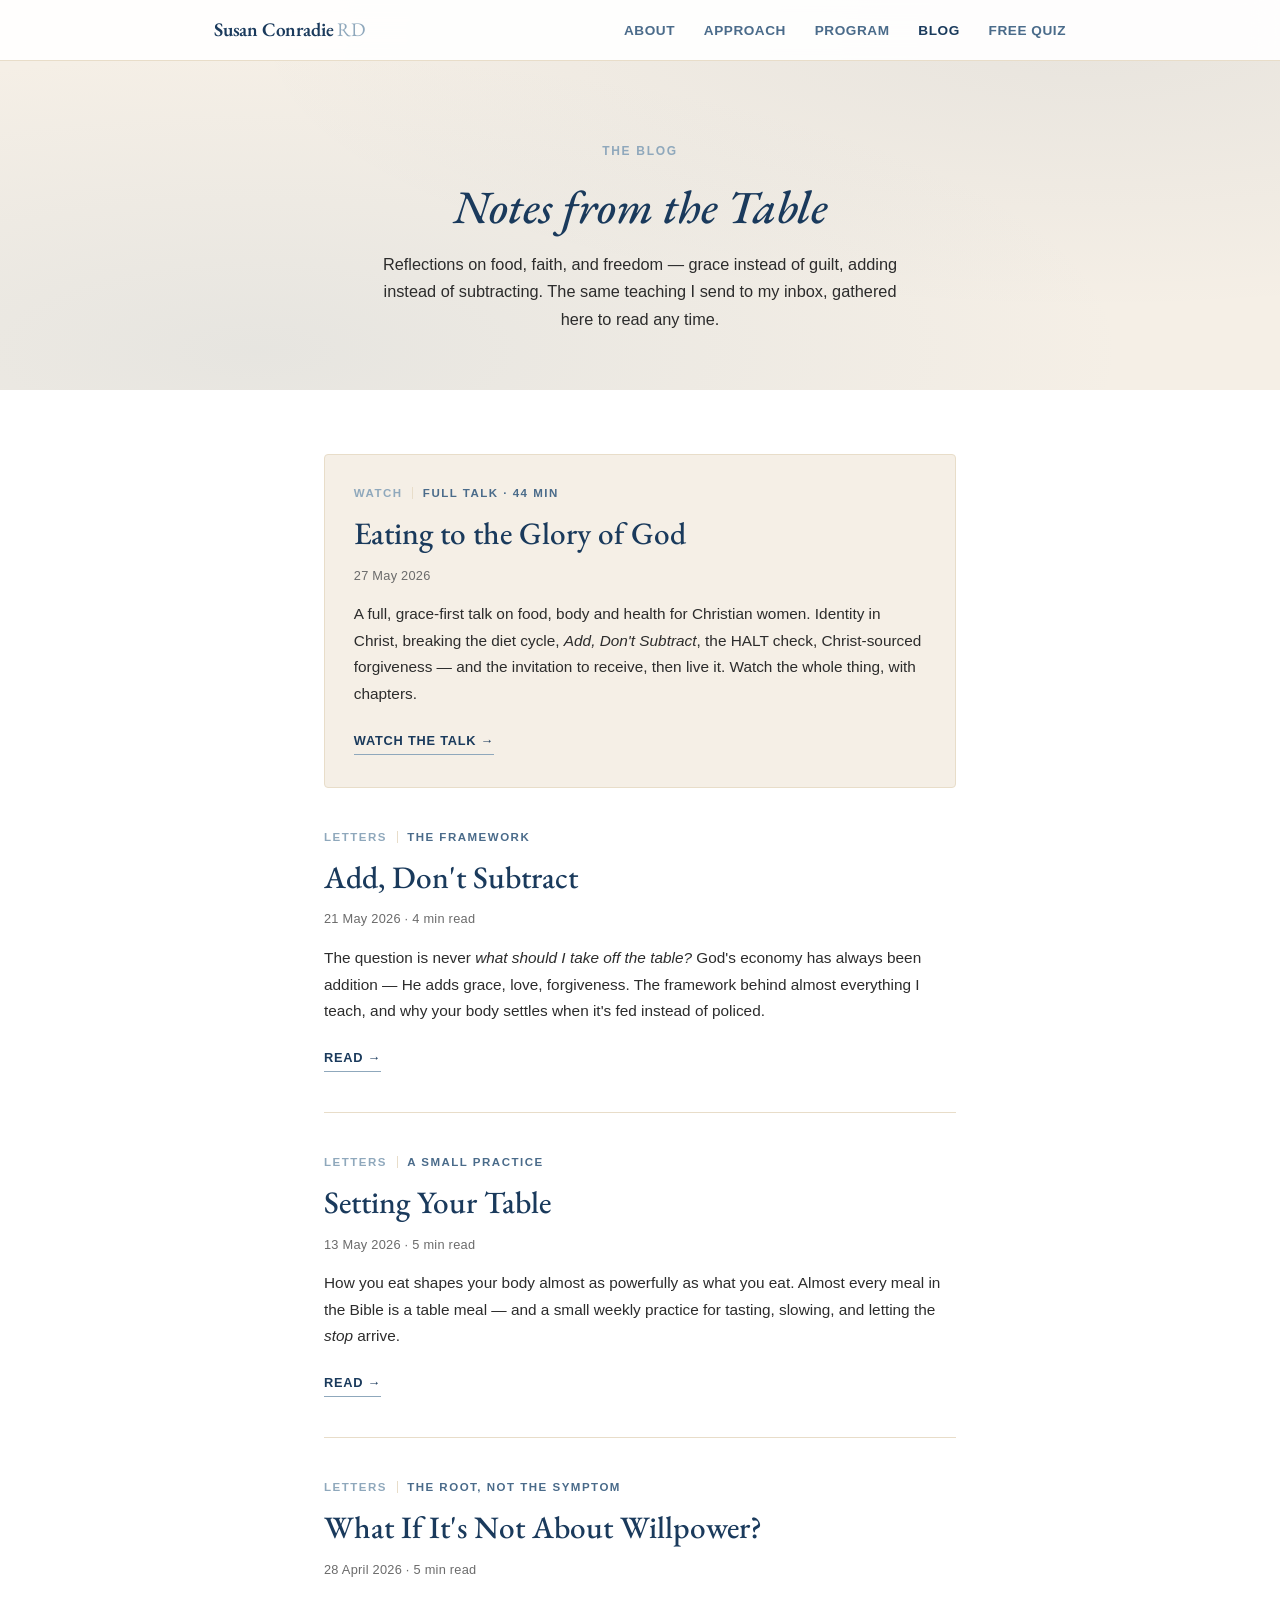
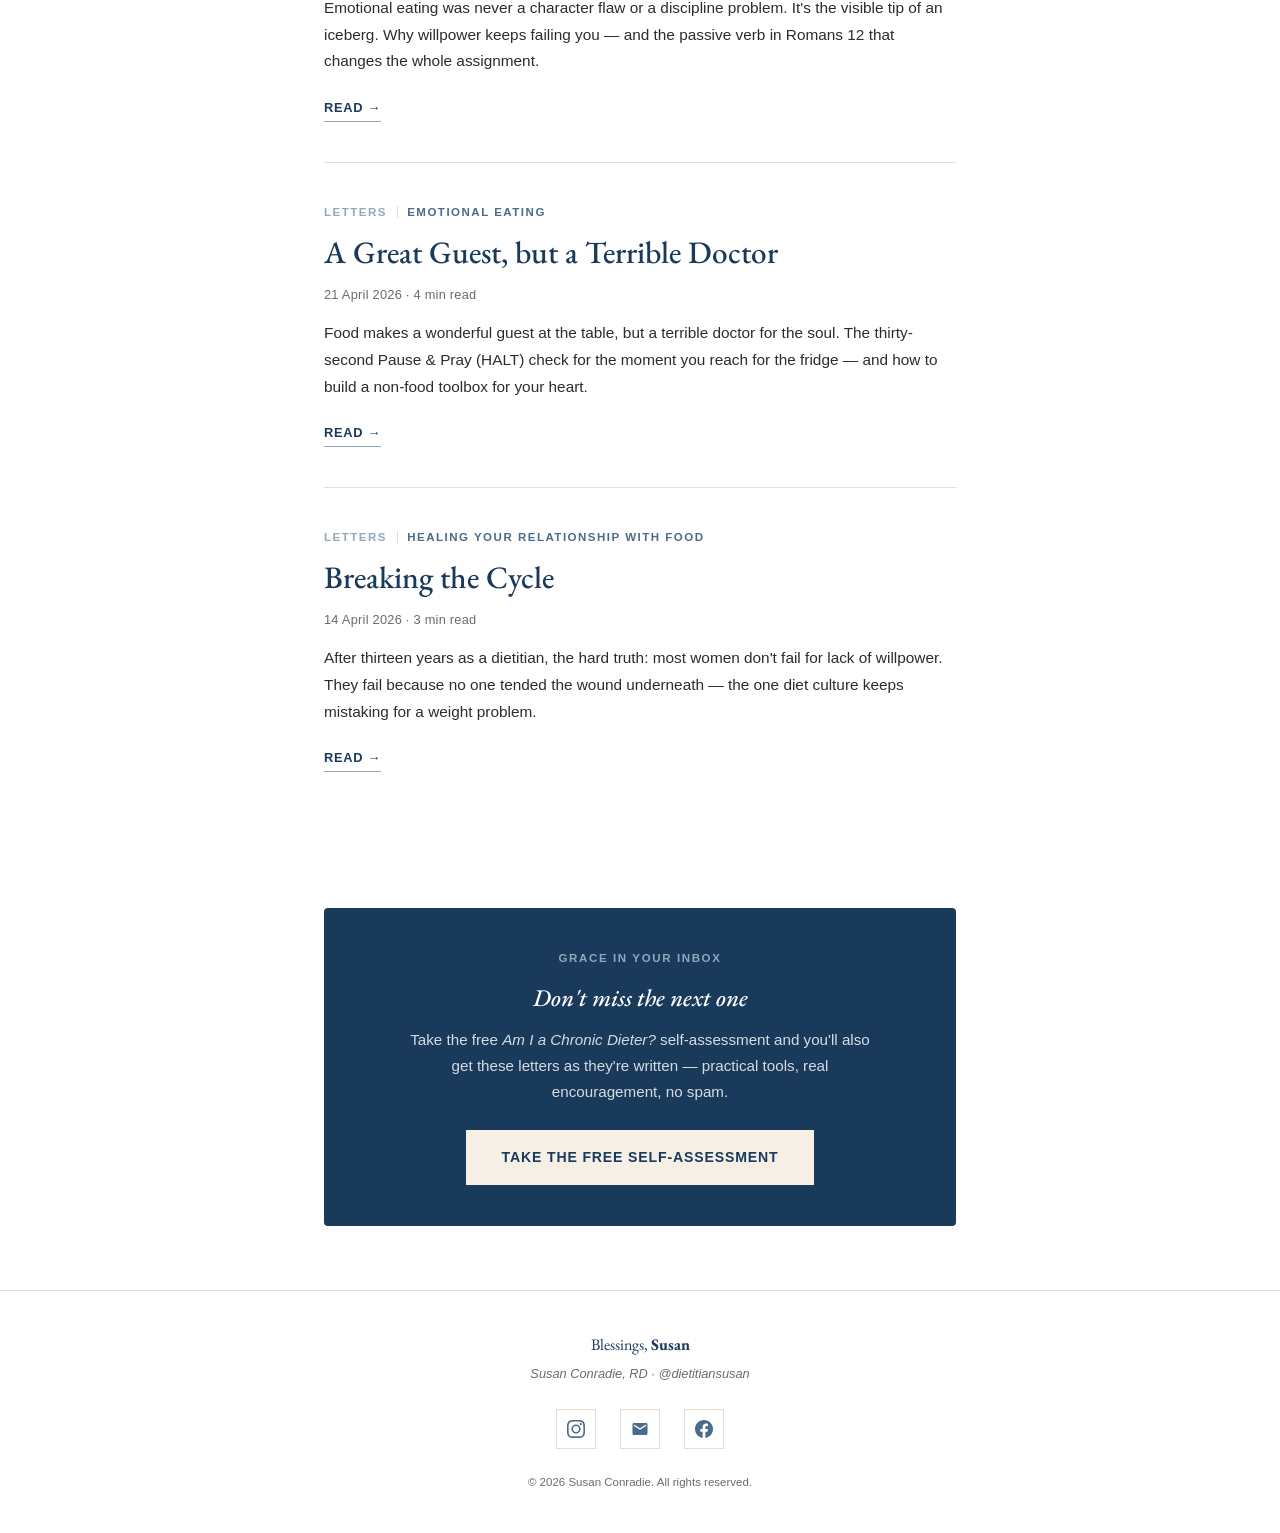
==== blog/index.html @ 01a33d27 "Add Notes from the Table blog section Add a blog built from the newsletters, reformatted as evergree" ====
<!DOCTYPE html>
<html lang="en">
<head>
  <meta charset="UTF-8">
  <meta name="viewport" content="width=device-width, initial-scale=1.0">
  <meta name="description" content="Notes from the Table — reflections on food, faith and freedom from registered dietitian Susan Conradie. Grace, not guilt; adding, not subtracting.">
  <title>Notes from the Table — Blog | Susan Conradie, RD</title>
  <link rel="preconnect" href="https://fonts.googleapis.com">
  <link rel="preconnect" href="https://fonts.gstatic.com" crossorigin>
  <link href="https://fonts.googleapis.com/css2?family=EB+Garamond:ital,wght@0,400;0,500;0,600;0,700;1,400;1,500;1,600;1,700&display=swap" rel="stylesheet">
  <link rel="stylesheet" href="blog.css">
</head>
<body>

  <nav class="site-nav" aria-label="Main">
    <div class="site-nav__inner">
      <a href="/" class="site-nav__brand">Susan Conradie <span>RD</span></a>
      <ul class="site-nav__links">
        <li><a href="/#about">About</a></li>
        <li><a href="/#approach">Approach</a></li>
        <li><a href="/#program">Program</a></li>
        <li><a href="/blog/" aria-current="page">Blog</a></li>
        <li><a href="/#signup">Free Quiz</a></li>
      </ul>
    </div>
  </nav>

  <header class="page-head">
    <div class="page-head__inner">
      <div class="page-head__eyebrow">The Blog</div>
      <h1>Notes from the Table</h1>
      <p class="page-head__sub">
        Reflections on food, faith, and freedom — grace instead of guilt, adding instead of
        subtracting. The same teaching I send to my inbox, gathered here to read any time.
      </p>
    </div>
  </header>

  <main class="posts">

    <!-- Featured: video talk -->
    <article class="post-card post-card--featured">
      <div class="post-card__label">Watch<span class="post-card__type">Full talk &middot; 44 min</span></div>
      <h2><a href="eating-to-the-glory-of-god.html">Eating to the Glory of God</a></h2>
      <p class="post-card__meta">27 May 2026</p>
      <p class="post-card__excerpt">
        A full, grace-first talk on food, body and health for Christian women. Identity in
        Christ, breaking the diet cycle, <em>Add, Don't Subtract</em>, the HALT check,
        Christ-sourced forgiveness — and the invitation to receive, then live it. Watch the
        whole thing, with chapters.
      </p>
      <a class="post-card__more" href="eating-to-the-glory-of-god.html">Watch the talk &rarr;</a>
    </article>

    <article class="post-card">
      <div class="post-card__label">Letters<span class="post-card__type">The framework</span></div>
      <h2><a href="add-dont-subtract.html">Add, Don't Subtract</a></h2>
      <p class="post-card__meta">21 May 2026 &middot; 4 min read</p>
      <p class="post-card__excerpt">
        The question is never <em>what should I take off the table?</em> God's economy has
        always been addition — He adds grace, love, forgiveness. The framework behind almost
        everything I teach, and why your body settles when it's fed instead of policed.
      </p>
      <a class="post-card__more" href="add-dont-subtract.html">Read &rarr;</a>
    </article>

    <article class="post-card">
      <div class="post-card__label">Letters<span class="post-card__type">A small practice</span></div>
      <h2><a href="setting-your-table.html">Setting Your Table</a></h2>
      <p class="post-card__meta">13 May 2026 &middot; 5 min read</p>
      <p class="post-card__excerpt">
        How you eat shapes your body almost as powerfully as what you eat. Almost every meal in
        the Bible is a table meal — and a small weekly practice for tasting, slowing, and
        letting the <em>stop</em> arrive.
      </p>
      <a class="post-card__more" href="setting-your-table.html">Read &rarr;</a>
    </article>

    <article class="post-card">
      <div class="post-card__label">Letters<span class="post-card__type">The root, not the symptom</span></div>
      <h2><a href="not-about-willpower.html">What If It's Not About Willpower?</a></h2>
      <p class="post-card__meta">28 April 2026 &middot; 5 min read</p>
      <p class="post-card__excerpt">
        Emotional eating was never a character flaw or a discipline problem. It's the visible
        tip of an iceberg. Why willpower keeps failing you — and the passive verb in Romans 12
        that changes the whole assignment.
      </p>
      <a class="post-card__more" href="not-about-willpower.html">Read &rarr;</a>
    </article>

    <article class="post-card">
      <div class="post-card__label">Letters<span class="post-card__type">Emotional eating</span></div>
      <h2><a href="a-great-guest-but-a-terrible-doctor.html">A Great Guest, but a Terrible Doctor</a></h2>
      <p class="post-card__meta">21 April 2026 &middot; 4 min read</p>
      <p class="post-card__excerpt">
        Food makes a wonderful guest at the table, but a terrible doctor for the soul. The
        thirty-second Pause &amp; Pray (HALT) check for the moment you reach for the fridge — and
        how to build a non-food toolbox for your heart.
      </p>
      <a class="post-card__more" href="a-great-guest-but-a-terrible-doctor.html">Read &rarr;</a>
    </article>

    <article class="post-card">
      <div class="post-card__label">Letters<span class="post-card__type">Healing your relationship with food</span></div>
      <h2><a href="breaking-the-cycle.html">Breaking the Cycle</a></h2>
      <p class="post-card__meta">14 April 2026 &middot; 3 min read</p>
      <p class="post-card__excerpt">
        After thirteen years as a dietitian, the hard truth: most women don't fail for lack of
        willpower. They fail because no one tended the wound underneath — the one diet culture
        keeps mistaking for a weight problem.
      </p>
      <a class="post-card__more" href="breaking-the-cycle.html">Read &rarr;</a>
    </article>

  </main>

  <section class="post-cta">
    <div class="post-cta__inner">
      <div class="post-cta__eyebrow">Grace in your inbox</div>
      <h2>Don't miss the next one</h2>
      <p>
        Take the free <em>Am I a Chronic Dieter?</em> self-assessment and you'll also get these
        letters as they're written — practical tools, real encouragement, no spam.
      </p>
      <a href="/#signup" class="post-cta__btn">Take the Free Self-Assessment</a>
    </div>
  </section>

  <footer class="site-footer">
    <div class="container">
      <p class="site-footer__sig">Blessings, <strong>Susan</strong></p>
      <p class="site-footer__role">Susan Conradie, RD &middot; @dietitiansusan</p>
      <div class="site-footer__social">
        <a href="https://www.instagram.com/dietitiansusan/" target="_blank" rel="noopener" aria-label="Follow on Instagram">
          <svg viewBox="0 0 24 24"><path d="M12 2.163c3.204 0 3.584.012 4.85.07 3.252.148 4.771 1.691 4.919 4.919.058 1.265.069 1.645.069 4.849 0 3.205-.012 3.584-.069 4.849-.149 3.225-1.664 4.771-4.919 4.919-1.266.058-1.644.07-4.85.07-3.204 0-3.584-.012-4.849-.07-3.26-.149-4.771-1.699-4.919-4.92-.058-1.265-.07-1.644-.07-4.849 0-3.204.013-3.583.07-4.849.149-3.227 1.664-4.771 4.919-4.919 1.266-.057 1.645-.069 4.849-.069zM12 0C8.741 0 8.333.014 7.053.072 2.695.272.273 2.69.073 7.052.014 8.333 0 8.741 0 12c0 3.259.014 3.668.072 4.948.2 4.358 2.618 6.78 6.98 6.98C8.333 23.986 8.741 24 12 24c3.259 0 3.668-.014 4.948-.072 4.354-.2 6.782-2.618 6.979-6.98.059-1.28.073-1.689.073-4.948 0-3.259-.014-3.667-.072-4.947-.196-4.354-2.617-6.78-6.979-6.98C15.668.014 15.259 0 12 0zm0 5.838a6.162 6.162 0 100 12.324 6.162 6.162 0 000-12.324zM12 16a4 4 0 110-8 4 4 0 010 8zm6.406-11.845a1.44 1.44 0 100 2.881 1.44 1.44 0 000-2.881z"/></svg>
        </a>
        <a href="mailto:susan@healthybites.co.za" aria-label="Send email">
          <svg viewBox="0 0 24 24"><path d="M20 4H4c-1.1 0-2 .9-2 2v12c0 1.1.9 2 2 2h16c1.1 0 2-.9 2-2V6c0-1.1-.9-2-2-2zm0 4l-8 5-8-5V6l8 5 8-5v2z"/></svg>
        </a>
        <a href="https://www.facebook.com/healthybitesdietetics/" target="_blank" rel="noopener" aria-label="Follow on Facebook">
          <svg viewBox="0 0 24 24"><path d="M24 12.073c0-6.627-5.373-12-12-12s-12 5.373-12 12c0 5.99 4.388 10.954 10.125 11.854v-8.385H7.078v-3.47h3.047V9.43c0-3.007 1.792-4.669 4.533-4.669 1.312 0 2.686.235 2.686.235v2.953H15.83c-1.491 0-1.956.925-1.956 1.874v2.25h3.328l-.532 3.47h-2.796v8.385C19.612 23.027 24 18.062 24 12.073z"/></svg>
        </a>
      </div>
      <p class="site-footer__legal">&copy; 2026 Susan Conradie. All rights reserved.</p>
    </div>
  </footer>

  <script>
    const nav = document.querySelector('.site-nav');
    window.addEventListener('scroll', () => {
      nav.classList.toggle('scrolled', window.scrollY > 20);
    }, { passive: true });
  </script>

</body>
</html>
---- blog/blog.css ----
/* ════════════════════════════════════════════════════════════════
   Notes from the Table — blog stylesheet
   Shared across the blog index and all article pages.
   Mirrors the brand tokens & components from the homepage (index.html)
   so the blog reads as one site. Brand style guide v1.2.
   ════════════════════════════════════════════════════════════════ */

/* ── Reset ─────────────────────────────────────────────────── */
*, *::before, *::after { box-sizing: border-box; margin: 0; padding: 0; }

/* ── Brand tokens ──────────────────────────────────────────── */
:root {
  --navy:        #1A3A5C;
  --navy-light:  #4A6B8A;
  --accent-blue: #8FA8BC;
  --beige:       #F5EFE6;
  --beige-dark:  #E8DDC9;
  --body-text:   #2C2C2C;
  --muted:       #6B6B6B;
  --white:       #FFFFFF;
  --border:      #D8D0C2;

  --font-display: 'EB Garamond', Georgia, 'Times New Roman', serif;
  --font-body:    Arial, Helvetica, sans-serif;

  --article-width: 680px;
  --wide-width:    900px;
}

html { scroll-behavior: smooth; }

body {
  font-family: var(--font-body);
  font-size: 16px;
  line-height: 1.7;
  color: var(--body-text);
  background: var(--white);
  -webkit-font-smoothing: antialiased;
}

img { max-width: 100%; height: auto; display: block; }
a { color: var(--navy); }

.sr-only {
  position: absolute; width: 1px; height: 1px;
  padding: 0; margin: -1px; overflow: hidden;
  clip: rect(0,0,0,0); border: 0;
}

/* ── Nav (matches homepage) ────────────────────────────────── */
.site-nav {
  position: fixed;
  top: 0; left: 0; right: 0;
  z-index: 100;
  background: rgba(255,255,255,0.92);
  backdrop-filter: blur(12px);
  -webkit-backdrop-filter: blur(12px);
  border-bottom: 1px solid var(--beige-dark);
  transition: box-shadow 0.3s ease;
}
.site-nav.scrolled { box-shadow: 0 2px 20px rgba(26,58,92,0.06); }
.site-nav__inner {
  max-width: var(--wide-width);
  margin: 0 auto;
  padding: 0.85rem 1.5rem;
  display: flex;
  align-items: center;
  justify-content: space-between;
}
.site-nav__brand {
  font-family: var(--font-display);
  font-size: 1.2rem;
  font-weight: 600;
  color: var(--navy);
  text-decoration: none;
  letter-spacing: -0.01em;
}
.site-nav__brand span { color: var(--accent-blue); font-weight: 400; }
.site-nav__links { display: flex; gap: 1.8rem; list-style: none; }
.site-nav__links a {
  font-size: 0.85rem;
  text-decoration: none;
  color: var(--navy-light);
  letter-spacing: 0.04em;
  text-transform: uppercase;
  font-weight: 600;
  transition: color 0.2s;
}
.site-nav__links a:hover,
.site-nav__links a[aria-current="page"] { color: var(--navy); }

/* ── Page header (compact, not full hero) ──────────────────── */
.page-head {
  background: var(--beige);
  padding: 8.5rem 1.5rem 3.5rem;
  text-align: center;
  position: relative;
  overflow: hidden;
}
.page-head::before {
  content: '';
  position: absolute;
  inset: 0;
  background:
    radial-gradient(ellipse at 20% 90%, rgba(143,168,188,0.14) 0%, transparent 60%),
    radial-gradient(ellipse at 85% 10%, rgba(26,58,92,0.06) 0%, transparent 55%);
  pointer-events: none;
}
.page-head__inner { position: relative; z-index: 1; max-width: var(--article-width); margin: 0 auto; }
.page-head__eyebrow {
  display: inline-block;
  font-size: 0.75rem;
  letter-spacing: 0.14em;
  text-transform: uppercase;
  color: var(--accent-blue);
  font-weight: 700;
  margin-bottom: 1.1rem;
}
.page-head h1 {
  font-family: var(--font-display);
  font-size: clamp(2rem, 5vw, 2.9rem);
  font-weight: 500;
  font-style: italic;
  line-height: 1.2;
  color: var(--navy);
  margin-bottom: 1rem;
}
.page-head__sub {
  font-size: 1.02rem;
  line-height: 1.7;
  color: var(--body-text);
  max-width: 520px;
  margin: 0 auto;
}

/* ── Blog index — post list ────────────────────────────────── */
.posts {
  max-width: var(--article-width);
  margin: 0 auto;
  padding: 4rem 1.5rem 5rem;
  display: grid;
  gap: 2.5rem;
}
.post-card {
  padding-bottom: 2.5rem;
  border-bottom: 1px solid var(--beige-dark);
}
.post-card:last-child { border-bottom: none; padding-bottom: 0; }
.post-card__label {
  font-size: 0.72rem;
  letter-spacing: 0.13em;
  text-transform: uppercase;
  color: var(--accent-blue);
  font-weight: 700;
  margin-bottom: 0.7rem;
}
.post-card__label .post-card__type {
  color: var(--navy-light);
  margin-left: 0.6rem;
  padding-left: 0.6rem;
  border-left: 1px solid var(--beige-dark);
}
.post-card h2 {
  font-family: var(--font-display);
  font-size: clamp(1.5rem, 3.5vw, 1.95rem);
  font-weight: 500;
  line-height: 1.25;
  margin-bottom: 0.7rem;
}
.post-card h2 a { color: var(--navy); text-decoration: none; transition: color 0.2s; }
.post-card h2 a:hover { color: var(--navy-light); }
.post-card__meta {
  font-size: 0.8rem;
  color: var(--muted);
  margin-bottom: 0.9rem;
  letter-spacing: 0.02em;
}
.post-card__excerpt {
  font-size: 0.96rem;
  line-height: 1.75;
  color: var(--body-text);
  margin-bottom: 1.1rem;
}
.post-card__more {
  display: inline-flex;
  align-items: center;
  gap: 0.4rem;
  font-size: 0.8rem;
  font-weight: 700;
  letter-spacing: 0.06em;
  text-transform: uppercase;
  color: var(--navy);
  text-decoration: none;
  border-bottom: 1px solid var(--accent-blue);
  padding-bottom: 2px;
  transition: gap 0.2s ease, color 0.2s ease;
}
.post-card__more:hover { gap: 0.7rem; color: var(--navy-light); }

/* Featured (video) card gets a tinted frame */
.post-card--featured {
  background: var(--beige);
  border: 1px solid var(--beige-dark);
  border-radius: 4px;
  padding: 1.8rem 1.8rem 2rem;
}
.post-card--featured:last-child { padding-bottom: 2rem; }

/* ── Article ───────────────────────────────────────────────── */
.article {
  max-width: var(--article-width);
  margin: 0 auto;
  padding: 3.5rem 1.5rem 1rem;
}
.article__lead {
  font-size: 1.12rem;
  line-height: 1.7;
  color: var(--navy-light);
  font-style: italic;
  margin-bottom: 2rem;
  padding-bottom: 2rem;
  border-bottom: 1px solid var(--beige-dark);
}
.article__body > p {
  margin-bottom: 1.4rem;
  font-size: 1.02rem;
  line-height: 1.8;
}
.article__body h2 {
  font-family: var(--font-display);
  font-size: clamp(1.4rem, 3vw, 1.7rem);
  font-weight: 600;
  color: var(--navy);
  line-height: 1.3;
  margin: 2.6rem 0 1.1rem;
}
.article__body h3 {
  font-family: var(--font-display);
  font-size: 1.2rem;
  font-weight: 600;
  color: var(--navy);
  margin: 2rem 0 0.8rem;
}
.article__body strong { color: var(--navy); font-weight: 700; }
.article__body em { font-style: italic; }
.article__body ul, .article__body ol {
  margin: 0 0 1.4rem 1.3rem;
  font-size: 1.02rem;
  line-height: 1.8;
}
.article__body li { margin-bottom: 0.6rem; }
.article__body li::marker { color: var(--accent-blue); }

/* Displayed scripture — Georgia italic, centred, indented (style guide) */
.scripture-quote {
  margin: 2.2rem auto;
  padding: 0 1.5rem;
  text-align: center;
}
.scripture-quote blockquote {
  font-family: var(--font-display);
  font-size: clamp(1.15rem, 2.6vw, 1.45rem);
  font-style: italic;
  color: var(--navy-light);
  line-height: 1.55;
  max-width: 540px;
  margin: 0 auto 0.6rem;
}
.scripture-quote cite {
  font-family: var(--font-display);
  font-style: normal;
  font-size: 0.9rem;
  color: var(--accent-blue);
  letter-spacing: 0.03em;
}

/* Framework / teaching callout — left-bordered, beige */
.callout {
  margin: 2rem 0;
  padding: 1.3rem 1.6rem;
  background: var(--beige);
  border-left: 3px solid var(--navy);
  font-family: var(--font-display);
  font-size: 1.18rem;
  font-style: italic;
  font-weight: 500;
  line-height: 1.6;
  color: var(--navy);
}

/* Named-framework inline emphasis */
.framework { font-family: var(--font-display); font-style: italic; font-weight: 600; color: var(--navy); }

/* Video embed (responsive 16:9) */
.video-embed {
  position: relative;
  width: 100%;
  padding-bottom: 56.25%;
  height: 0;
  margin: 0.5rem 0 2rem;
  background: var(--navy);
  border-radius: 4px;
  overflow: hidden;
}
.video-embed iframe {
  position: absolute;
  top: 0; left: 0;
  width: 100%; height: 100%;
  border: 0;
}

/* Chapter list for the video post */
.chapters {
  list-style: none;
  margin: 0 0 1.4rem;
  border: 1px solid var(--beige-dark);
}
.chapters li {
  display: flex;
  gap: 1rem;
  padding: 0.6rem 1rem;
  font-size: 0.92rem;
  line-height: 1.5;
  border-bottom: 1px solid var(--beige-dark);
}
.chapters li:last-child { border-bottom: none; }
.chapters li:nth-child(odd) { background: var(--beige); }
.chapters .ts {
  flex-shrink: 0;
  font-variant-numeric: tabular-nums;
  font-weight: 700;
  color: var(--navy-light);
}

/* ── Author / sign-off ─────────────────────────────────────── */
.article__signoff {
  max-width: var(--article-width);
  margin: 2.5rem auto 0;
  padding: 0 1.5rem;
}
.article__signoff p {
  font-family: var(--font-display);
  font-size: 1.05rem;
  color: var(--navy);
  line-height: 1.7;
}
.article__signoff .role {
  font-size: 0.85rem;
  font-style: italic;
  color: var(--muted);
  font-family: var(--font-body);
}

/* ── End-of-post CTA card ──────────────────────────────────── */
.post-cta {
  max-width: var(--article-width);
  margin: 3.5rem auto 0;
  padding: 0 1.5rem;
}
.post-cta__inner {
  background: var(--navy);
  color: var(--white);
  padding: 2.6rem 2rem;
  text-align: center;
  border-radius: 4px;
}
.post-cta__eyebrow {
  font-size: 0.72rem;
  letter-spacing: 0.14em;
  text-transform: uppercase;
  color: var(--accent-blue);
  font-weight: 700;
  margin-bottom: 0.8rem;
}
.post-cta h2 {
  font-family: var(--font-display);
  font-size: 1.5rem;
  font-weight: 500;
  font-style: italic;
  color: var(--white);
  margin-bottom: 0.9rem;
  line-height: 1.3;
}
.post-cta p {
  font-size: 0.95rem;
  line-height: 1.7;
  color: rgba(255,255,255,0.82);
  max-width: 460px;
  margin: 0 auto 1.6rem;
}
.post-cta__btn {
  display: inline-block;
  background: var(--beige);
  color: var(--navy);
  font-family: var(--font-body);
  font-size: 0.88rem;
  font-weight: 700;
  letter-spacing: 0.06em;
  text-transform: uppercase;
  text-decoration: none;
  padding: 0.95rem 2.2rem;
  transition: background 0.25s ease, transform 0.2s ease;
}
.post-cta__btn:hover { background: var(--white); transform: translateY(-1px); }

/* ── Post footer nav (back / browse) ───────────────────────── */
.article-foot {
  max-width: var(--article-width);
  margin: 0 auto;
  padding: 3rem 1.5rem 1rem;
  text-align: center;
}
.article-foot a {
  display: inline-flex;
  align-items: center;
  gap: 0.45rem;
  font-size: 0.8rem;
  font-weight: 700;
  letter-spacing: 0.06em;
  text-transform: uppercase;
  color: var(--navy);
  text-decoration: none;
  transition: gap 0.2s ease;
}
.article-foot a:hover { gap: 0.75rem; }

/* ── Footer (matches homepage) ─────────────────────────────── */
.site-footer {
  background: var(--white);
  border-top: 1px solid var(--beige-dark);
  padding: 2.5rem 0;
  text-align: center;
  margin-top: 4rem;
}
.site-footer .container { max-width: var(--article-width); margin: 0 auto; padding: 0 1.5rem; }
.site-footer__sig { font-family: var(--font-display); font-size: 1rem; color: var(--navy); margin-bottom: 0.3rem; }
.site-footer__sig strong { font-weight: 700; }
.site-footer__role { font-size: 0.8rem; font-style: italic; color: var(--muted); margin-bottom: 1.5rem; }
.site-footer__social { display: flex; justify-content: center; gap: 1.5rem; margin-bottom: 1.5rem; }
.site-footer__social a {
  display: flex; align-items: center; justify-content: center;
  width: 40px; height: 40px;
  border: 1px solid var(--beige-dark);
  color: var(--navy-light);
  text-decoration: none;
  transition: border-color 0.2s, color 0.2s;
}
.site-footer__social a:hover { border-color: var(--navy); color: var(--navy); }
.site-footer__social svg { width: 18px; height: 18px; fill: currentColor; }
.site-footer__legal { font-size: 0.72rem; color: var(--muted); }

/* ── Responsive ────────────────────────────────────────────── */
@media (max-width: 480px) {
  .site-nav__links { gap: 1.1rem; }
  .site-nav__links a { font-size: 0.76rem; }
  .page-head { padding-top: 7rem; }
  .post-cta__inner { padding: 2rem 1.4rem; }
}
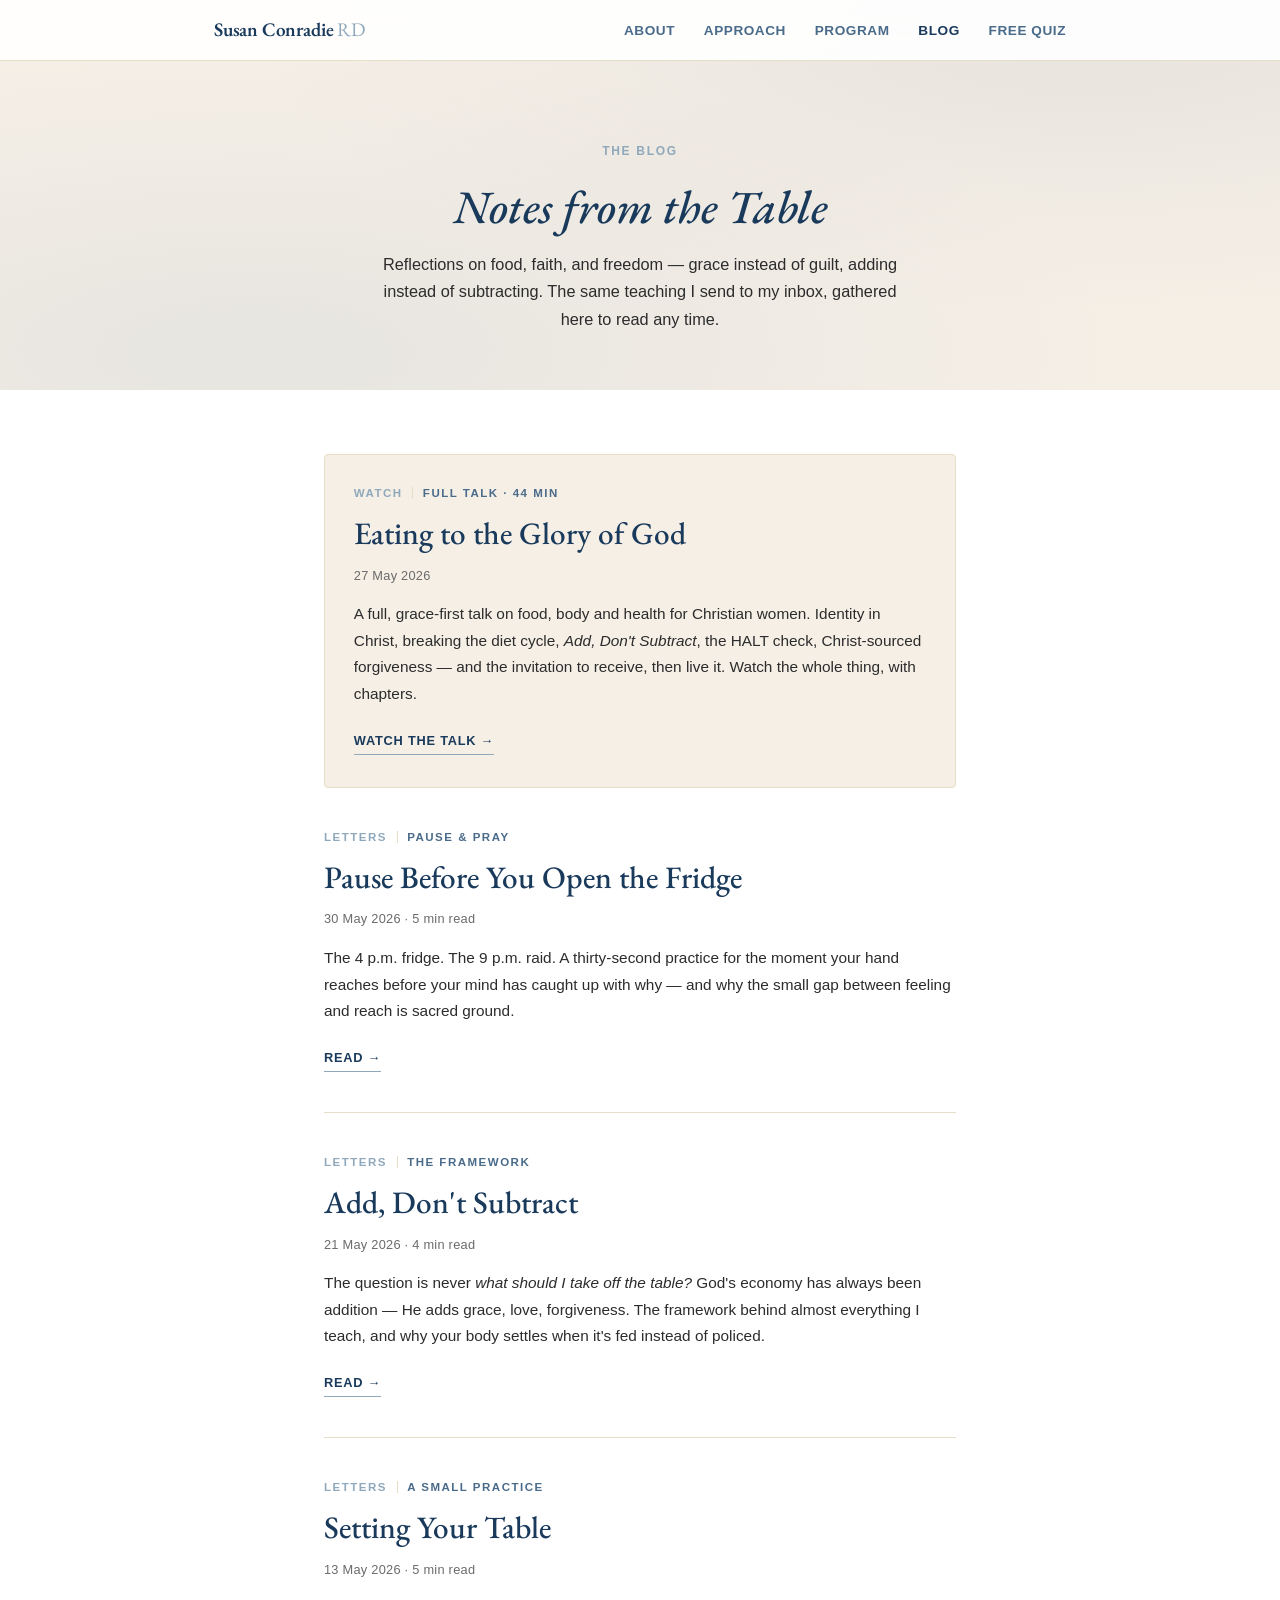
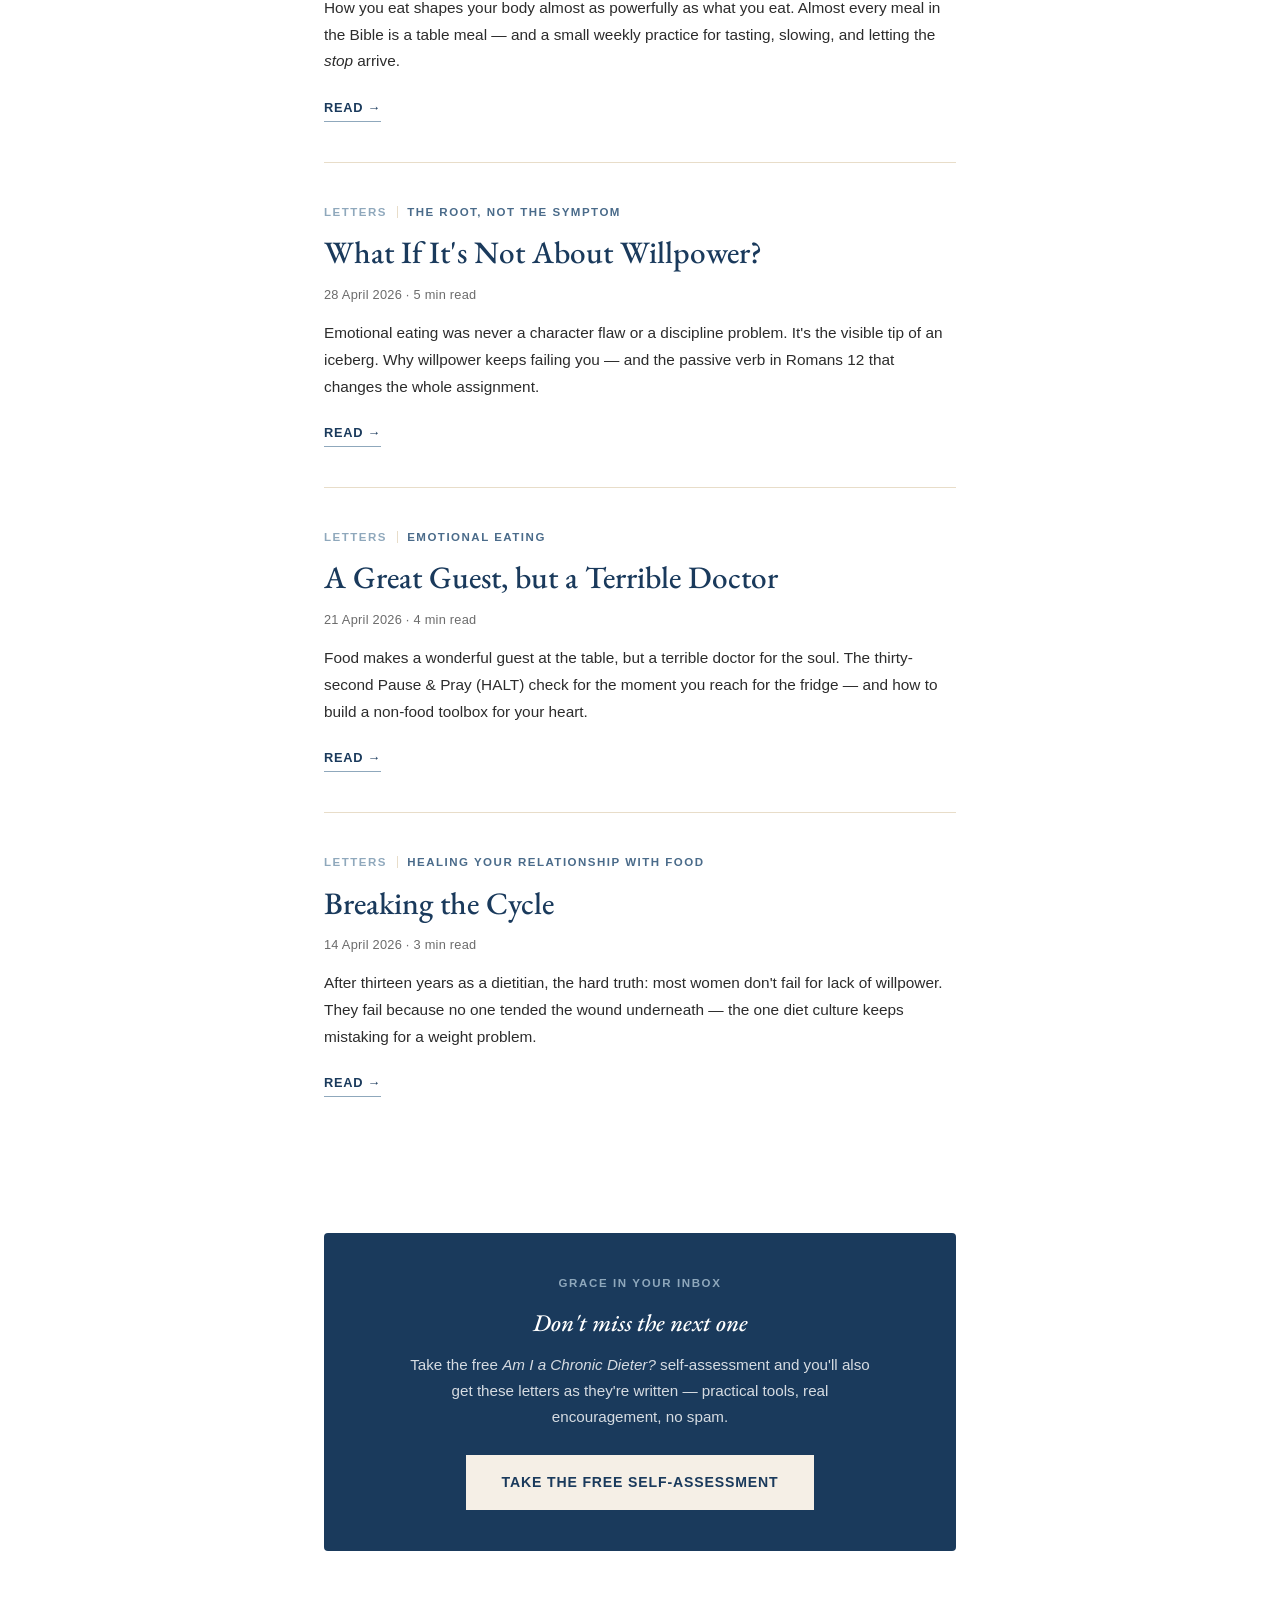
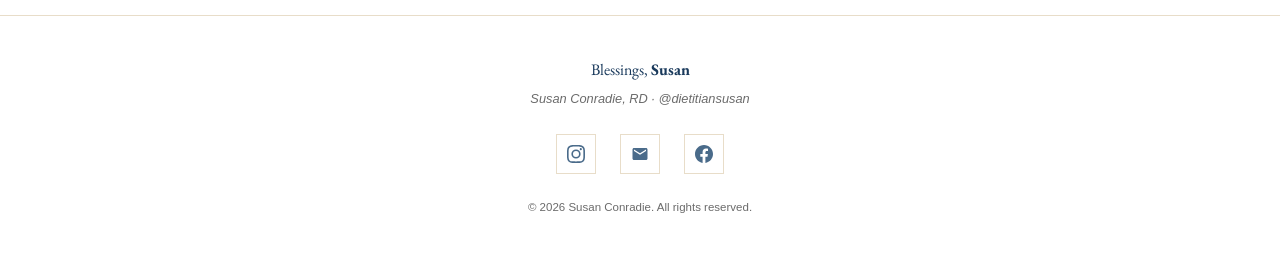
==== commit b147d1c6: "Add nl7 post" ====
--- a/blog/index.html
+++ b/blog/index.html
@@ -50,6 +50,18 @@
         whole thing, with chapters.
       </p>
       <a class="post-card__more" href="eating-to-the-glory-of-god.html">Watch the talk &rarr;</a>
+    </article>
+
+    <article class="post-card">
+      <div class="post-card__label">Letters<span class="post-card__type">Pause &amp; Pray</span></div>
+      <h2><a href="pause-before-you-open-the-fridge.html">Pause Before You Open the Fridge</a></h2>
+      <p class="post-card__meta">30 May 2026 &middot; 5 min read</p>
+      <p class="post-card__excerpt">
+        The 4 p.m. fridge. The 9 p.m. raid. A thirty-second practice for the moment your hand
+        reaches before your mind has caught up with why — and why the small gap between feeling
+        and reach is sacred ground.
+      </p>
+      <a class="post-card__more" href="pause-before-you-open-the-fridge.html">Read &rarr;</a>
     </article>
 
     <article class="post-card">
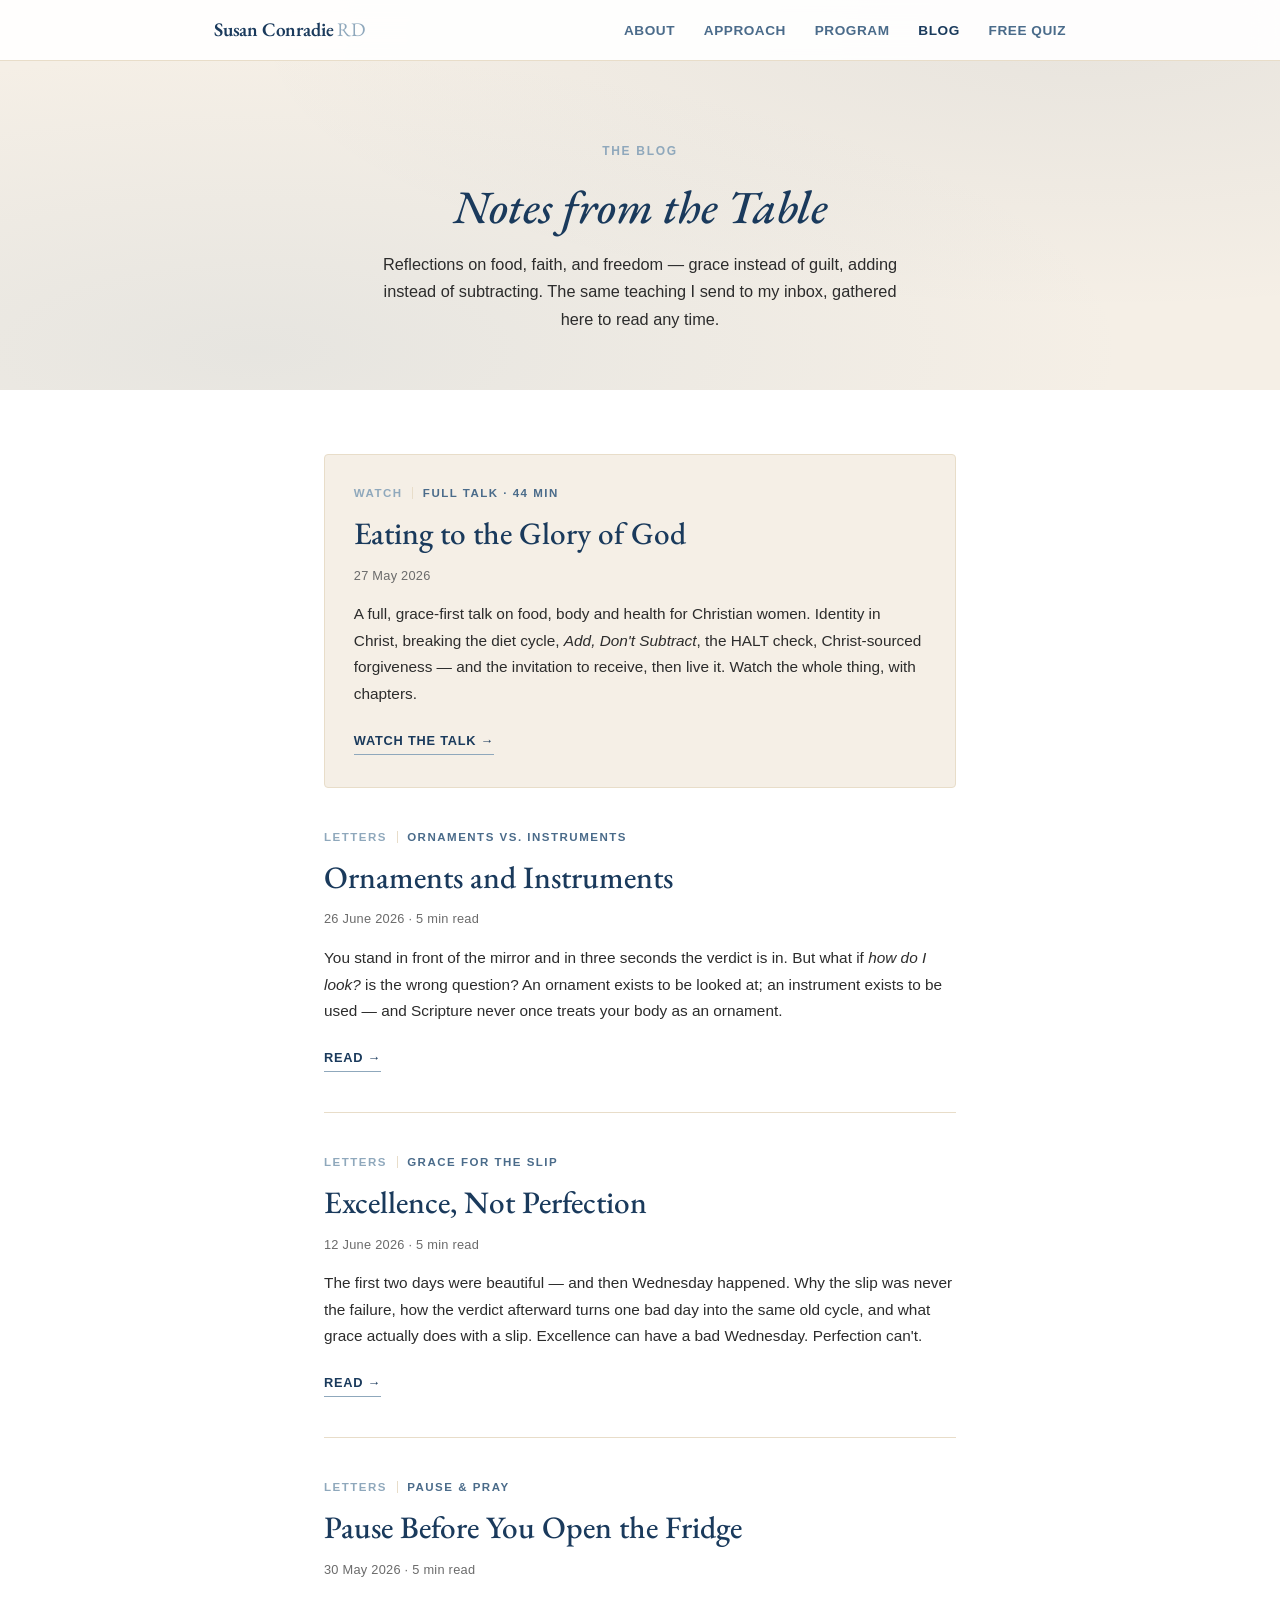
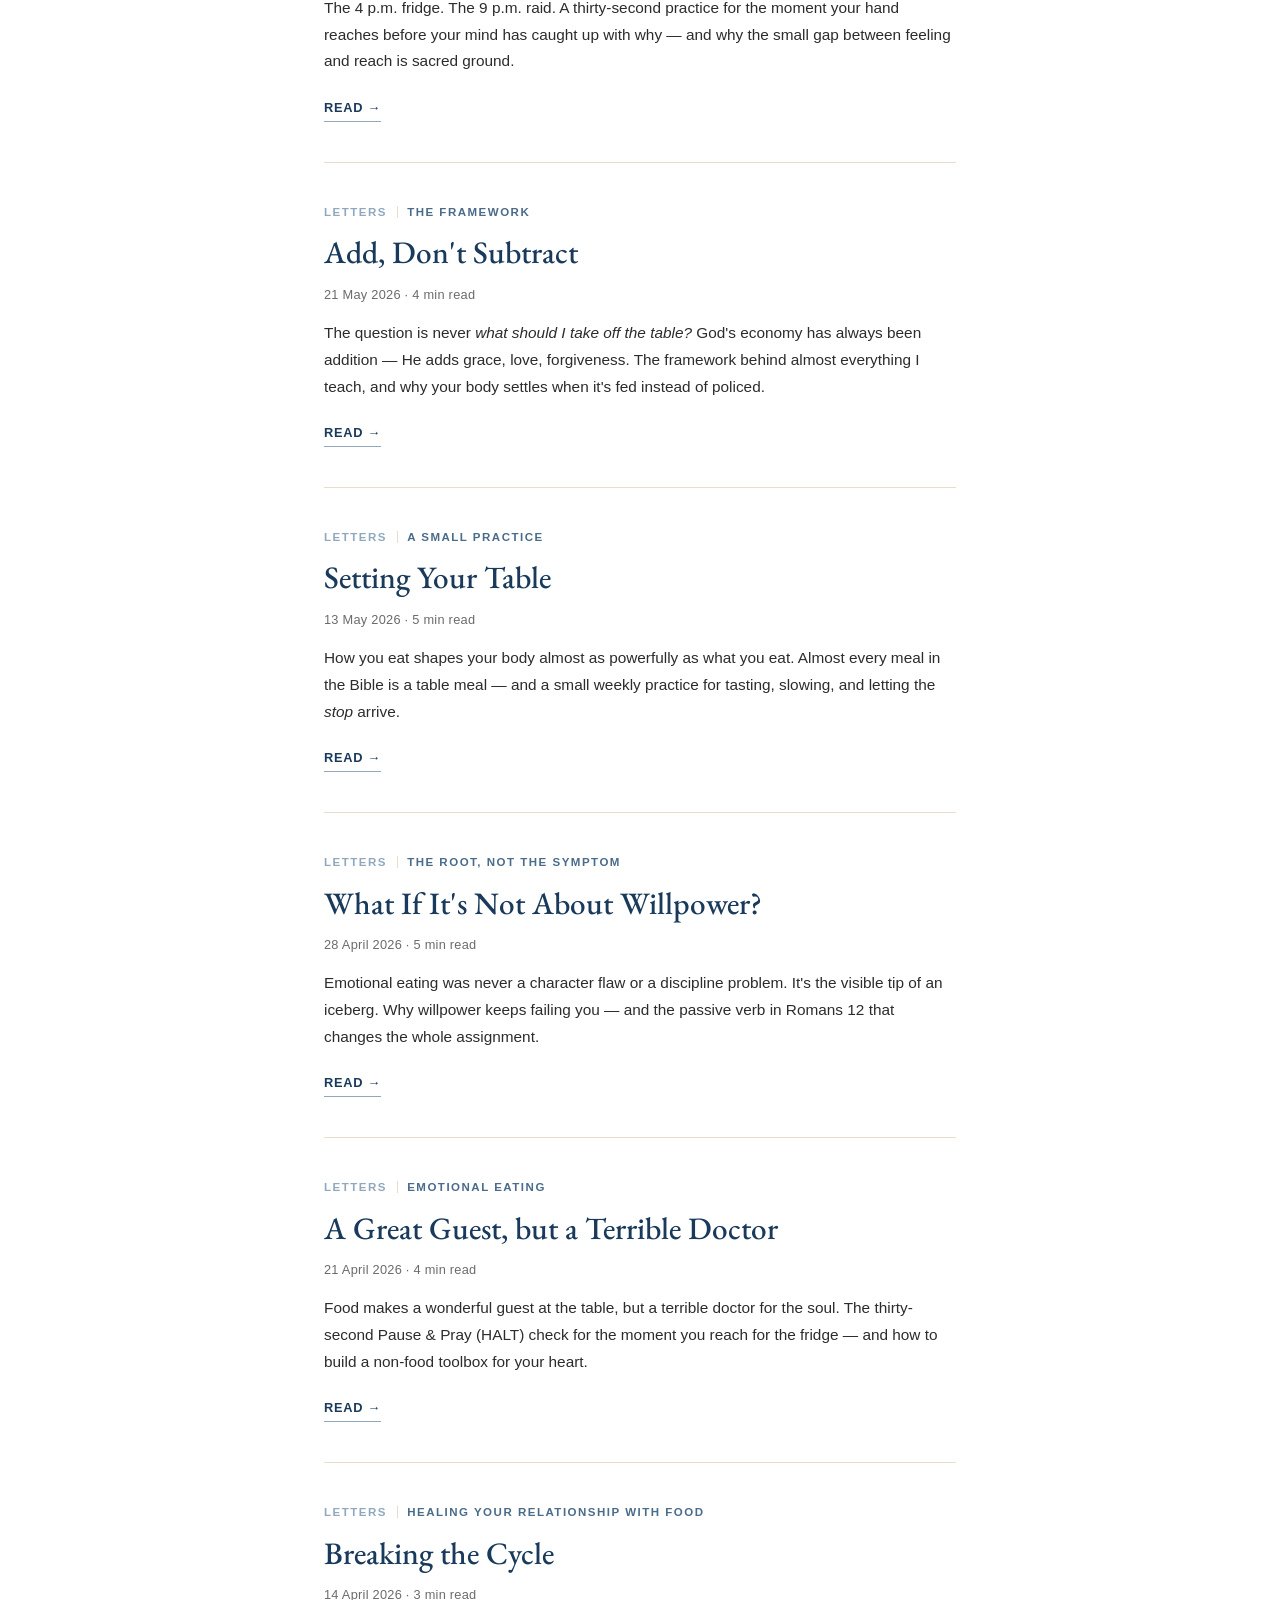
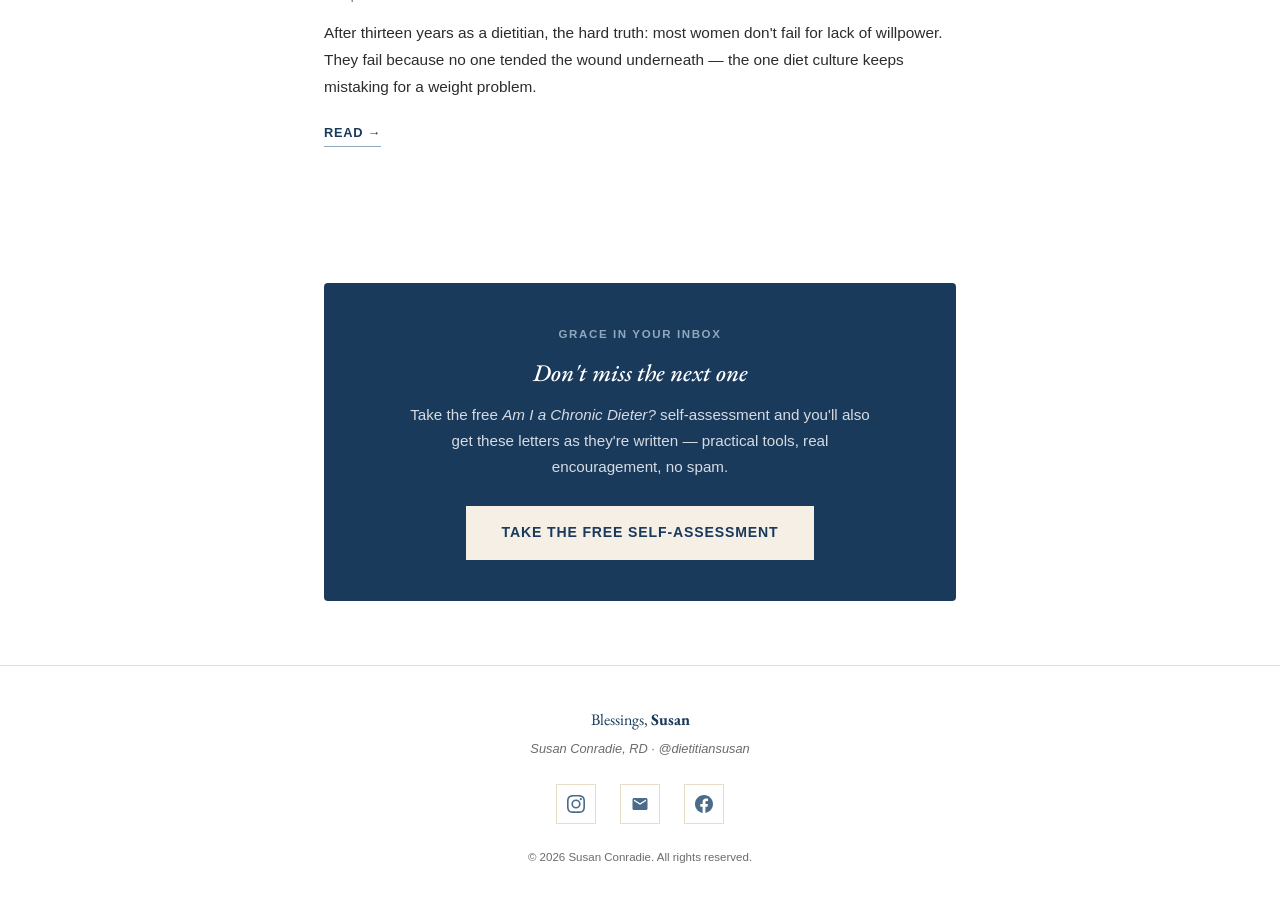
==== commit 0ca2c0ba: "Add NL8 (Excellence, Not Perfection) and NL9 (Ornaments and Instruments) posts Co-Authored-By: Claud" ====
--- a/blog/index.html
+++ b/blog/index.html
@@ -50,6 +50,31 @@
         whole thing, with chapters.
       </p>
       <a class="post-card__more" href="eating-to-the-glory-of-god.html">Watch the talk &rarr;</a>
+    </article>
+
+    <article class="post-card">
+      <div class="post-card__label">Letters<span class="post-card__type">Ornaments vs. instruments</span></div>
+      <h2><a href="ornaments-and-instruments.html">Ornaments and Instruments</a></h2>
+      <p class="post-card__meta">26 June 2026 &middot; 5 min read</p>
+      <p class="post-card__excerpt">
+        You stand in front of the mirror and in three seconds the verdict is in. But what if
+        <em>how do I look?</em> is the wrong question? An ornament exists to be looked at; an
+        instrument exists to be used — and Scripture never once treats your body as an ornament.
+      </p>
+      <a class="post-card__more" href="ornaments-and-instruments.html">Read &rarr;</a>
+    </article>
+
+    <article class="post-card">
+      <div class="post-card__label">Letters<span class="post-card__type">Grace for the slip</span></div>
+      <h2><a href="excellence-not-perfection.html">Excellence, Not Perfection</a></h2>
+      <p class="post-card__meta">12 June 2026 &middot; 5 min read</p>
+      <p class="post-card__excerpt">
+        The first two days were beautiful — and then Wednesday happened. Why the slip was never
+        the failure, how the verdict afterward turns one bad day into the same old cycle, and
+        what grace actually does with a slip. Excellence can have a bad Wednesday. Perfection
+        can't.
+      </p>
+      <a class="post-card__more" href="excellence-not-perfection.html">Read &rarr;</a>
     </article>
 
     <article class="post-card">
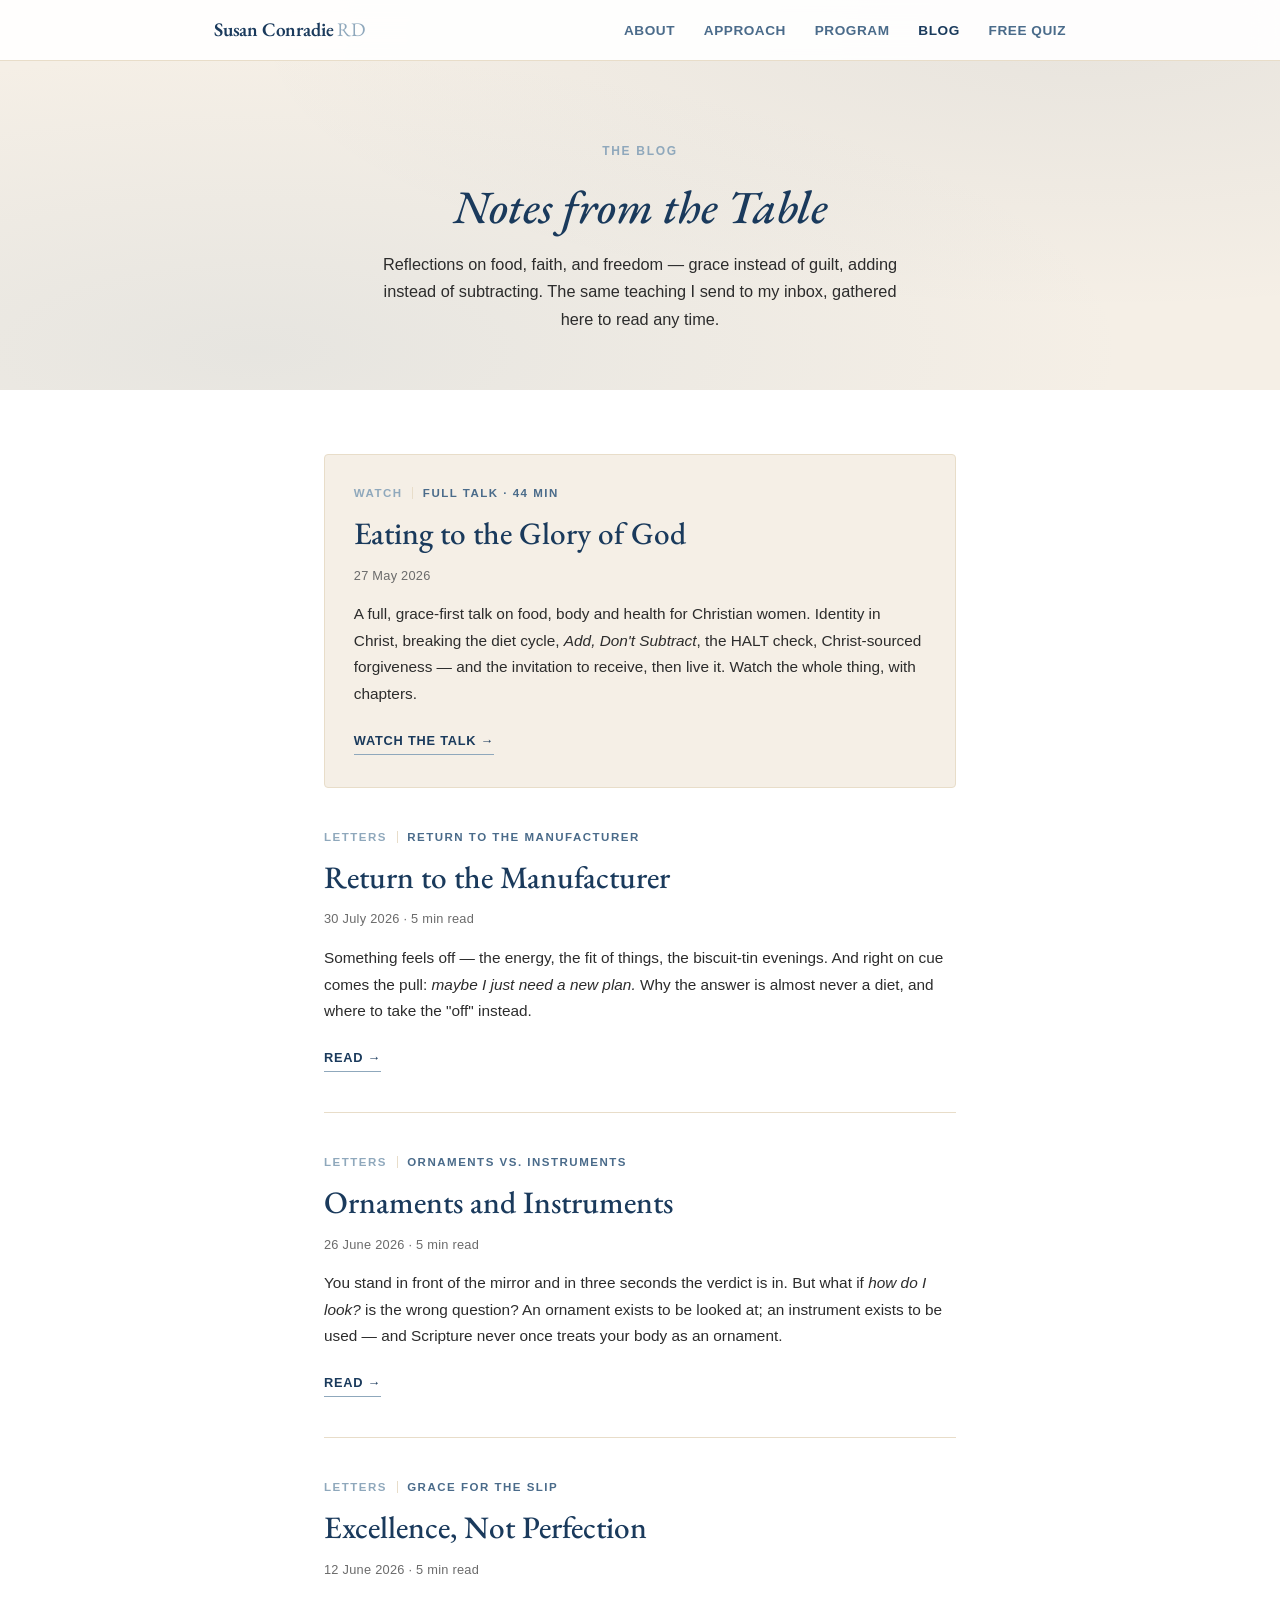
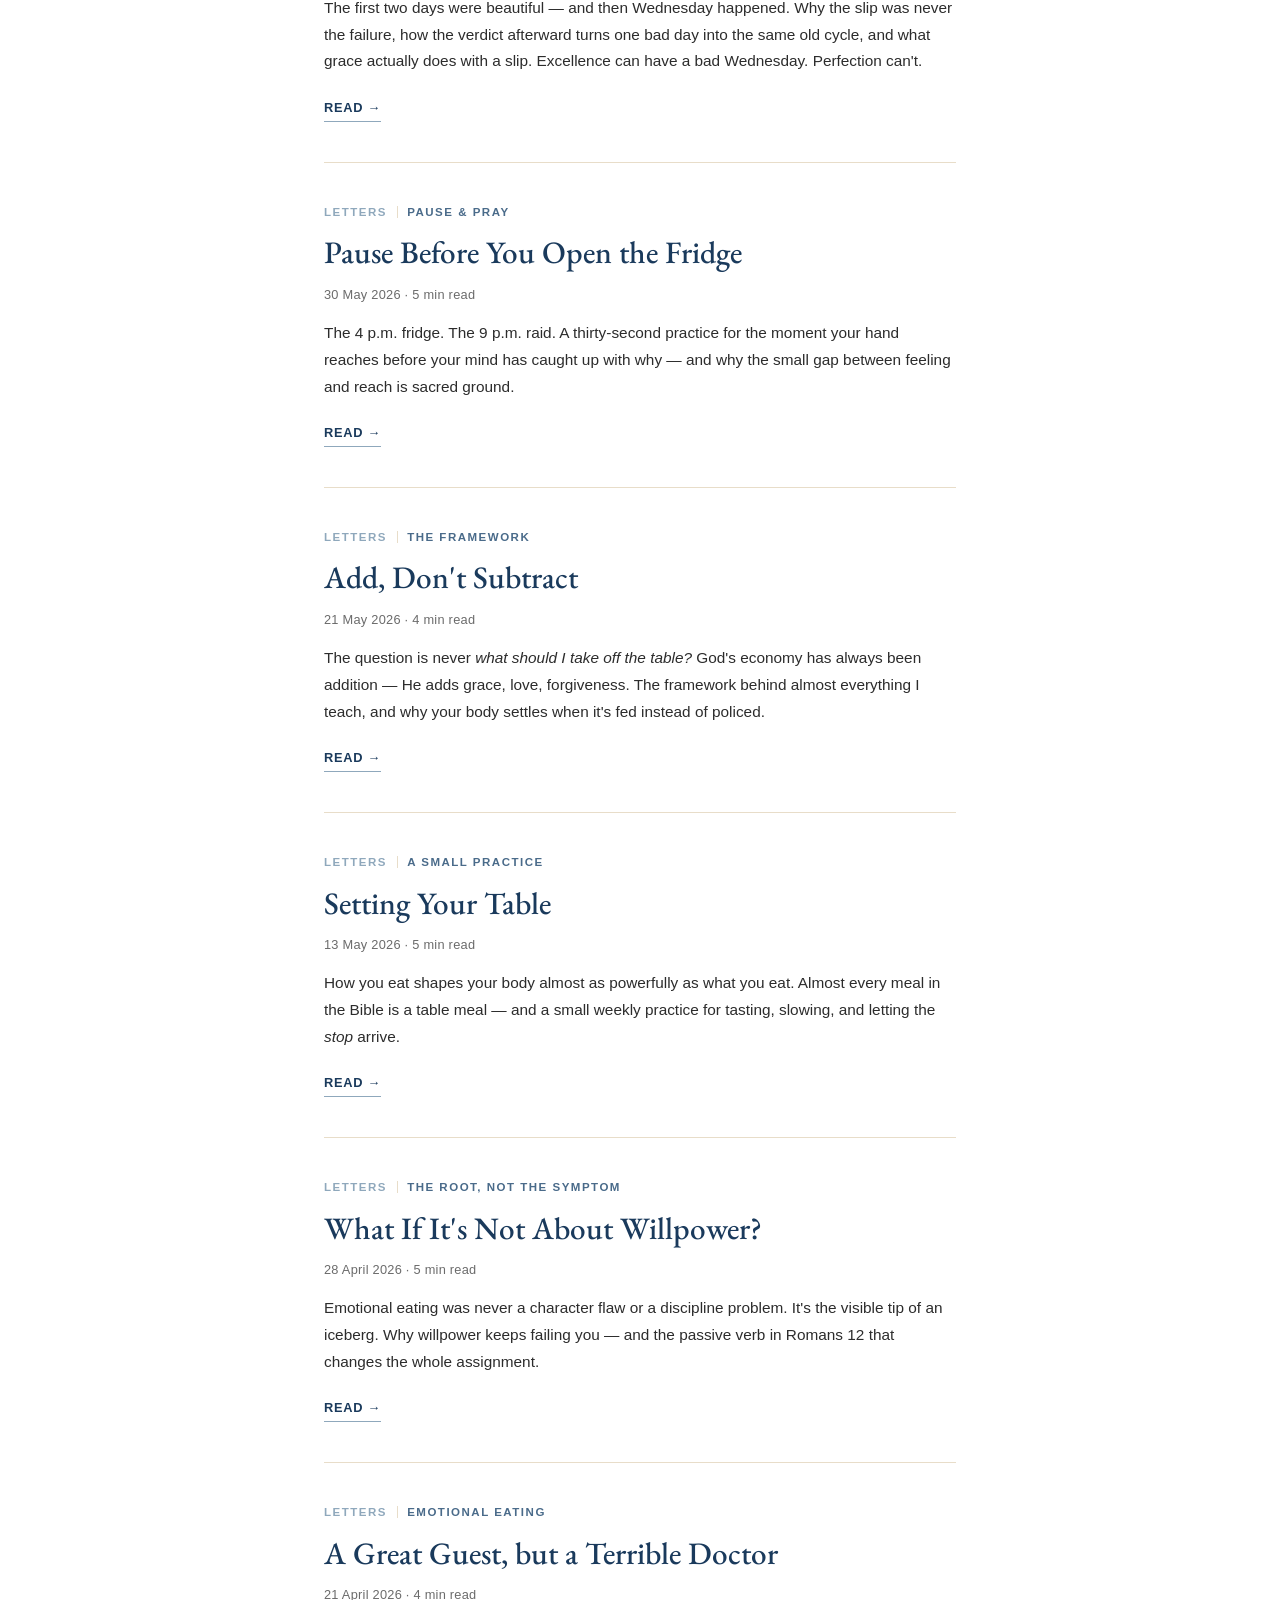
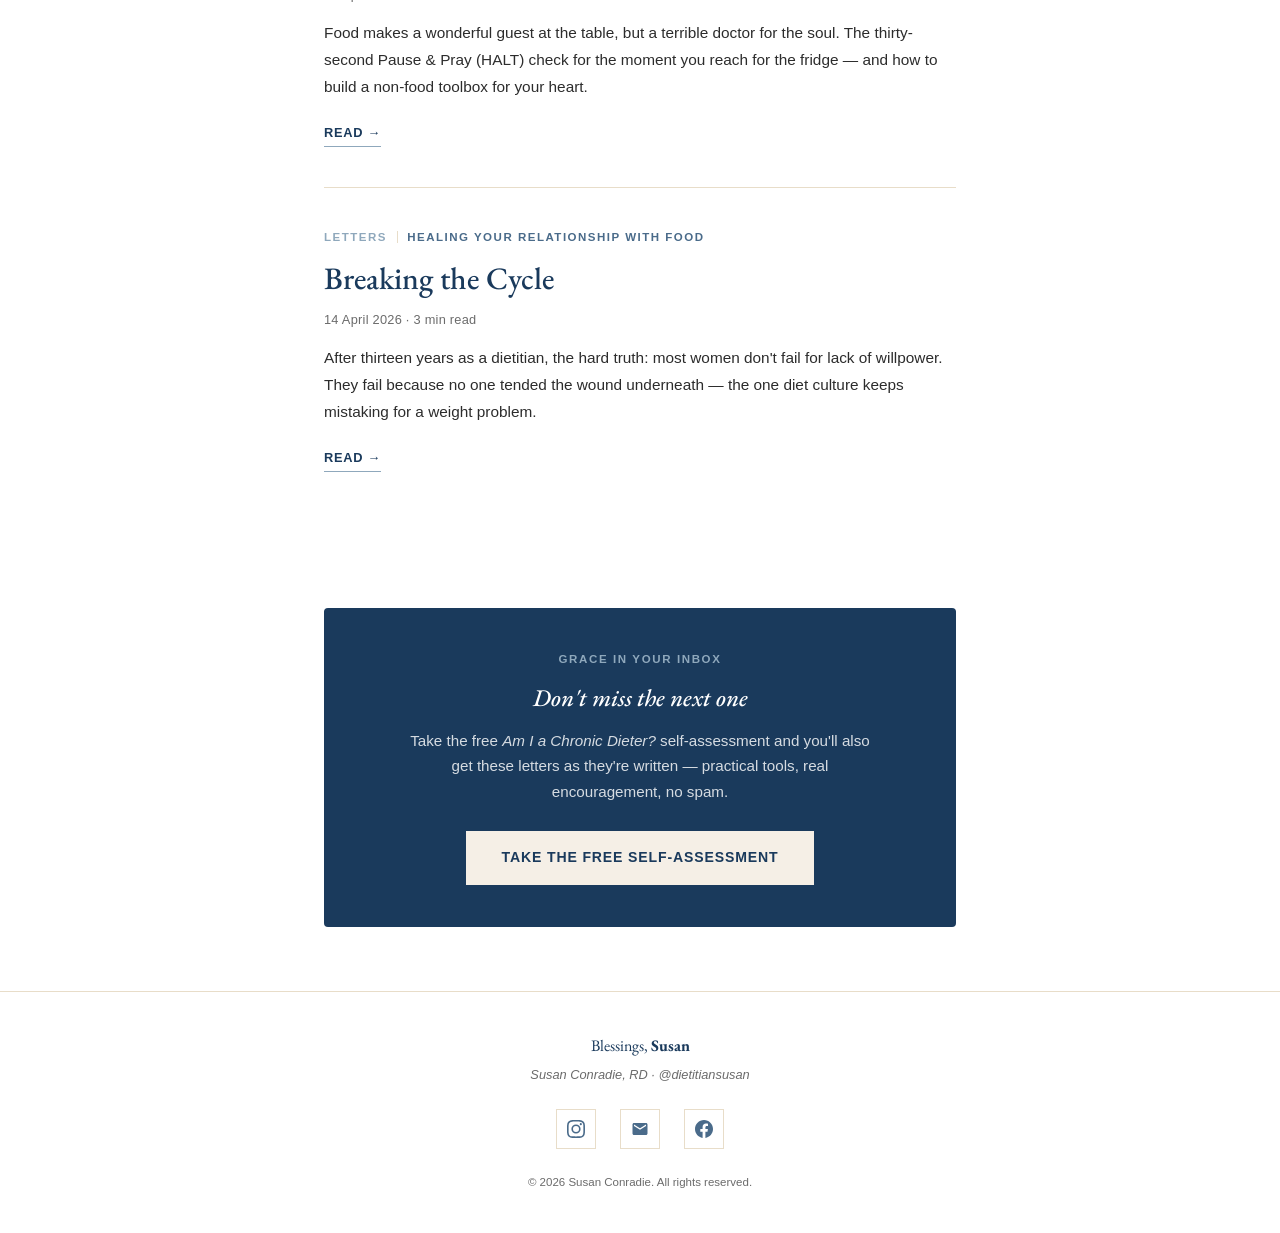
==== commit 8587e0d7: "Add Return to the Manufacturer post, time-gated until 30 July 07:30 SAST Co-Authored-By: Claude Fabl" ====
--- a/blog/index.html
+++ b/blog/index.html
@@ -50,6 +50,18 @@
         whole thing, with chapters.
       </p>
       <a class="post-card__more" href="eating-to-the-glory-of-god.html">Watch the talk &rarr;</a>
+    </article>
+
+    <article class="post-card" id="post-nl10" data-release="2026-07-30T07:30:00+02:00">
+      <div class="post-card__label">Letters<span class="post-card__type">Return to the Manufacturer</span></div>
+      <h2><a href="return-to-the-manufacturer.html">Return to the Manufacturer</a></h2>
+      <p class="post-card__meta">30 July 2026 &middot; 5 min read</p>
+      <p class="post-card__excerpt">
+        Something feels off — the energy, the fit of things, the biscuit-tin evenings. And
+        right on cue comes the pull: <em>maybe I just need a new plan.</em> Why the answer is
+        almost never a diet, and where to take the "off" instead.
+      </p>
+      <a class="post-card__more" href="return-to-the-manufacturer.html">Read &rarr;</a>
     </article>
 
     <article class="post-card">
@@ -187,6 +199,11 @@
     window.addEventListener('scroll', () => {
       nav.classList.toggle('scrolled', window.scrollY > 20);
     }, { passive: true });
+
+    // Hide scheduled posts until their release time (client-side gate; low risk by design)
+    document.querySelectorAll('.post-card[data-release]').forEach((card) => {
+      if (new Date() < new Date(card.dataset.release)) card.style.display = 'none';
+    });
   </script>
 
 </body>
